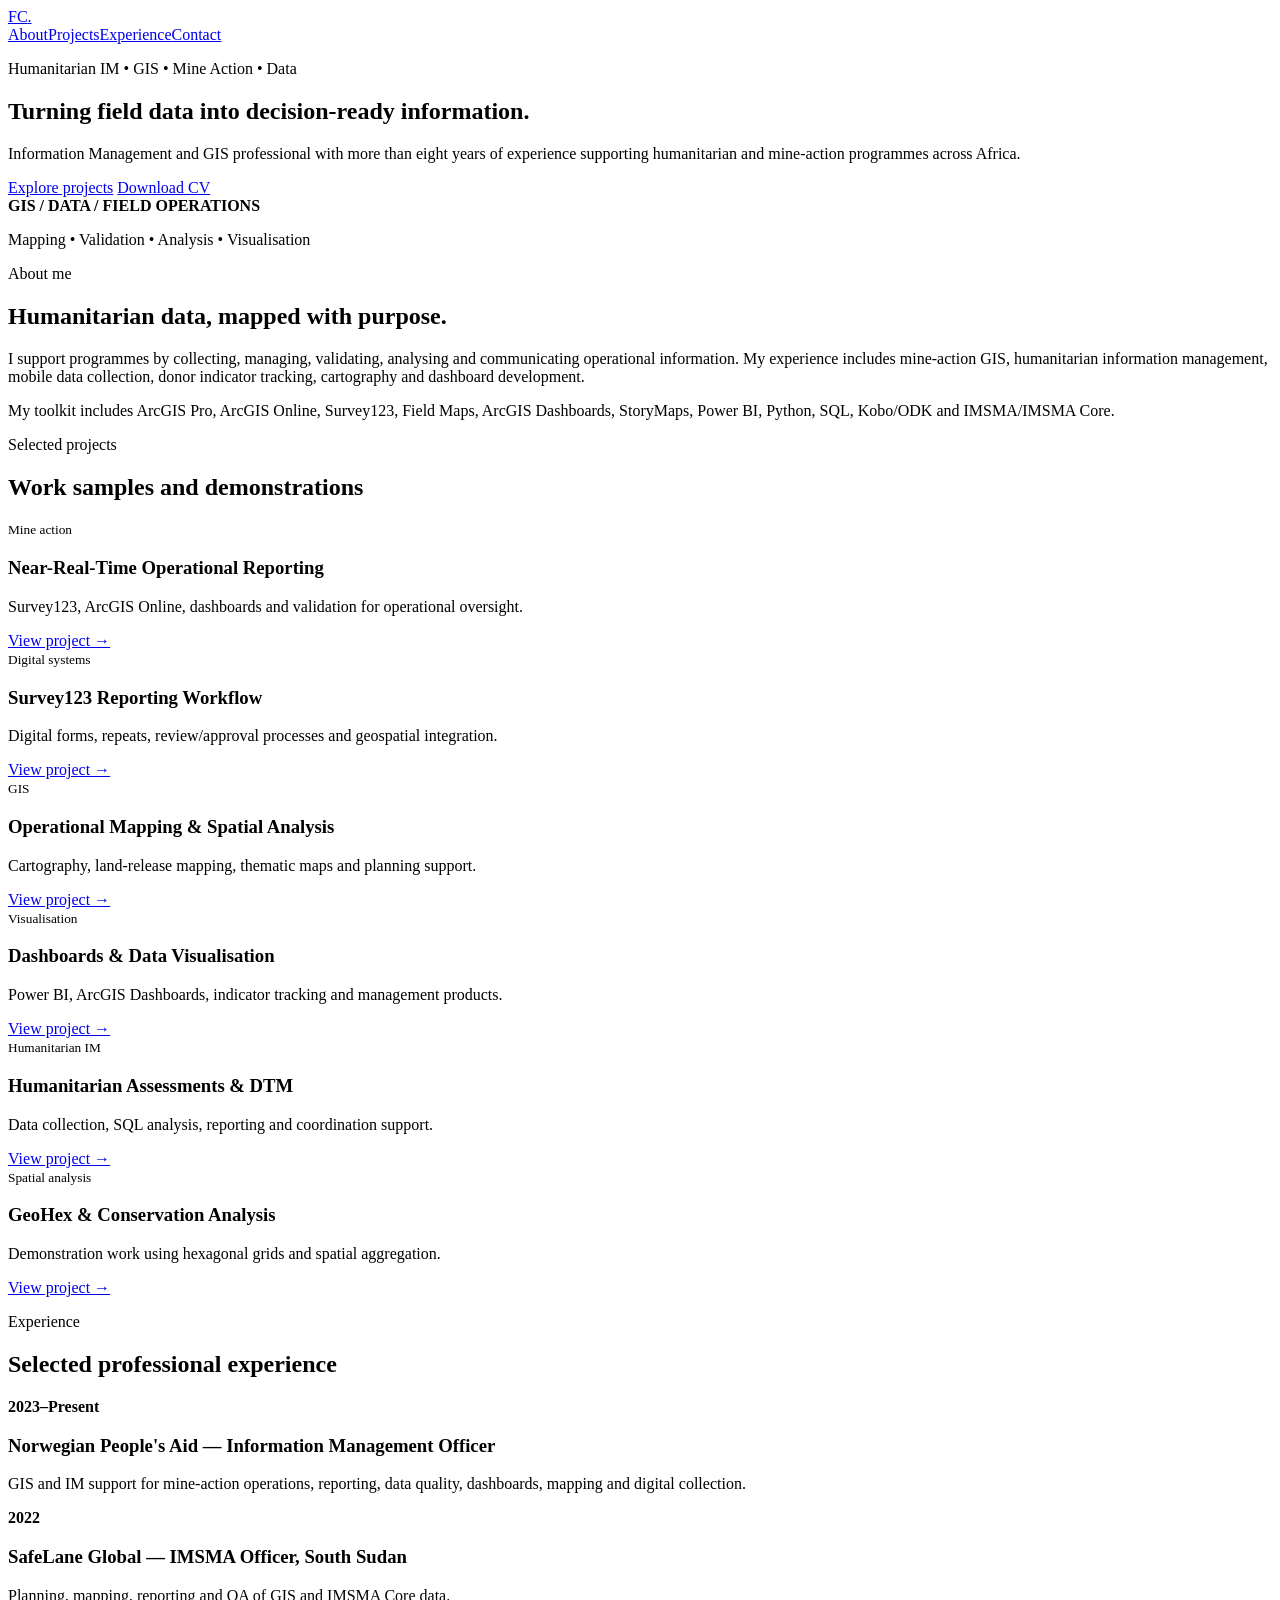
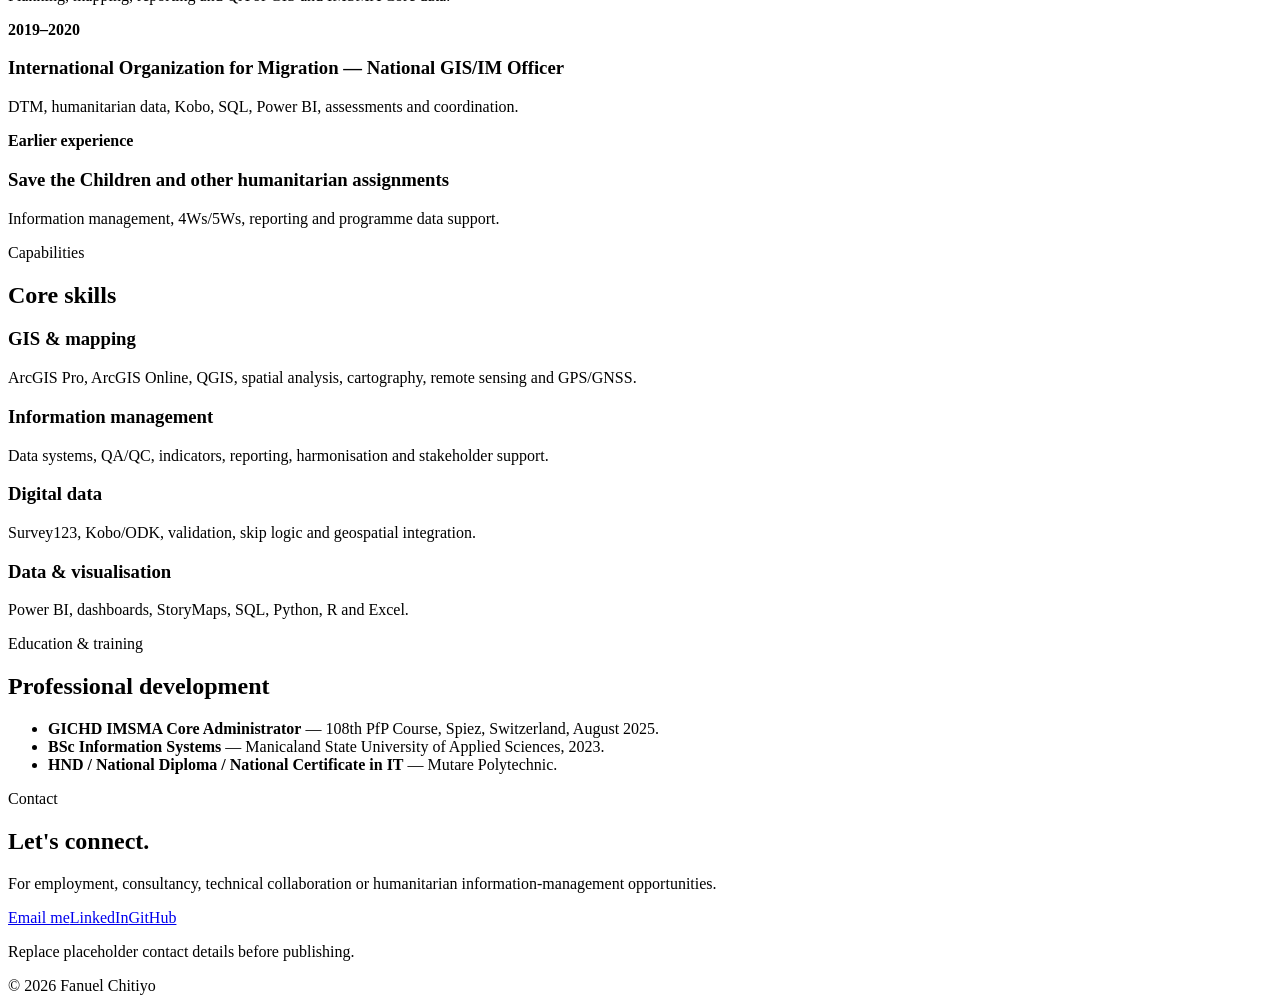
==== index.html @ c005982f "Add files via upload" ====
<!doctype html>
<html lang="en">
<head>
<meta charset="utf-8"><meta name="viewport" content="width=device-width, initial-scale=1">
<meta name="description" content="Fanuel Chitiyo — Humanitarian Information Management and GIS Professional">
<title>Fanuel Chitiyo | Humanitarian IM & GIS</title>
<link rel="stylesheet" href="assets/css/style.css">
</head>
<body>
<header><nav class="container nav"><a class="brand" href="index.html">FC<span>.</span></a>
<div><a href="#about">About</a><a href="#projects">Projects</a><a href="#experience">Experience</a><a href="#contact">Contact</a></div></nav></header>
<main>
<section class="hero"><div class="container hero-grid"><div>
<p class="eyebrow">Humanitarian IM • GIS • Mine Action • Data</p>
<h1>Turning field data into <span>decision-ready information.</span></h1>
<p class="lead">Information Management and GIS professional with more than eight years of experience supporting humanitarian and mine-action programmes across Africa.</p>
<a class="btn primary" href="#projects">Explore projects</a>
<a class="btn secondary" href="documents/Fanuel_Chitiyo_CV.pdf">Download CV</a>
</div><div class="visual"><strong>GIS / DATA / FIELD OPERATIONS</strong><p>Mapping • Validation • Analysis • Visualisation</p></div></div></section>
<section id="about" class="section container"><p class="eyebrow">About me</p><h2>Humanitarian data, mapped with purpose.</h2>
<div class="columns"><p>I support programmes by collecting, managing, validating, analysing and communicating operational information. My experience includes mine-action GIS, humanitarian information management, mobile data collection, donor indicator tracking, cartography and dashboard development.</p>
<p>My toolkit includes ArcGIS Pro, ArcGIS Online, Survey123, Field Maps, ArcGIS Dashboards, StoryMaps, Power BI, Python, SQL, Kobo/ODK and IMSMA/IMSMA Core.</p></div></section>
<section id="projects" class="section alt"><div class="container"><p class="eyebrow">Selected projects</p><h2>Work samples and demonstrations</h2><div class="cards">
<article class="card"><small>Mine action</small><h3>Near-Real-Time Operational Reporting</h3><p>Survey123, ArcGIS Online, dashboards and validation for operational oversight.</p><a href="projects/mine-action-reporting.html">View project →</a></article><article class="card"><small>Digital systems</small><h3>Survey123 Reporting Workflow</h3><p>Digital forms, repeats, review/approval processes and geospatial integration.</p><a href="projects/survey123-workflow.html">View project →</a></article><article class="card"><small>GIS</small><h3>Operational Mapping & Spatial Analysis</h3><p>Cartography, land-release mapping, thematic maps and planning support.</p><a href="projects/gis-mapping.html">View project →</a></article><article class="card"><small>Visualisation</small><h3>Dashboards & Data Visualisation</h3><p>Power BI, ArcGIS Dashboards, indicator tracking and management products.</p><a href="projects/dashboards.html">View project →</a></article><article class="card"><small>Humanitarian IM</small><h3>Humanitarian Assessments & DTM</h3><p>Data collection, SQL analysis, reporting and coordination support.</p><a href="projects/humanitarian-im.html">View project →</a></article><article class="card"><small>Spatial analysis</small><h3>GeoHex & Conservation Analysis</h3><p>Demonstration work using hexagonal grids and spatial aggregation.</p><a href="projects/geohex.html">View project →</a></article></div></div></section>
<section id="experience" class="section container"><p class="eyebrow">Experience</p><h2>Selected professional experience</h2><div class="timeline">
<div><b>2023–Present</b><h3>Norwegian People's Aid — Information Management Officer</h3><p>GIS and IM support for mine-action operations, reporting, data quality, dashboards, mapping and digital collection.</p></div>
<div><b>2022</b><h3>SafeLane Global — IMSMA Officer, South Sudan</h3><p>Planning, mapping, reporting and QA of GIS and IMSMA Core data.</p></div>
<div><b>2019–2020</b><h3>International Organization for Migration — National GIS/IM Officer</h3><p>DTM, humanitarian data, Kobo, SQL, Power BI, assessments and coordination.</p></div>
<div><b>Earlier experience</b><h3>Save the Children and other humanitarian assignments</h3><p>Information management, 4Ws/5Ws, reporting and programme data support.</p></div>
</div></section>
<section class="section alt"><div class="container"><p class="eyebrow">Capabilities</p><h2>Core skills</h2><div class="skill-grid">
<div><h3>GIS & mapping</h3><p>ArcGIS Pro, ArcGIS Online, QGIS, spatial analysis, cartography, remote sensing and GPS/GNSS.</p></div>
<div><h3>Information management</h3><p>Data systems, QA/QC, indicators, reporting, harmonisation and stakeholder support.</p></div>
<div><h3>Digital data</h3><p>Survey123, Kobo/ODK, validation, skip logic and geospatial integration.</p></div>
<div><h3>Data & visualisation</h3><p>Power BI, dashboards, StoryMaps, SQL, Python, R and Excel.</p></div>
</div></div></section>
<section class="section container"><p class="eyebrow">Education & training</p><h2>Professional development</h2><ul><li><b>GICHD IMSMA Core Administrator</b> — 108th PfP Course, Spiez, Switzerland, August 2025.</li><li><b>BSc Information Systems</b> — Manicaland State University of Applied Sciences, 2023.</li><li><b>HND / National Diploma / National Certificate in IT</b> — Mutare Polytechnic.</li></ul></section>
<section id="contact" class="section contact"><div class="container"><p class="eyebrow">Contact</p><h2>Let's connect.</h2><p>For employment, consultancy, technical collaboration or humanitarian information-management opportunities.</p><a class="btn primary" href="mailto:YOUR.EMAIL@example.com">Email me</a><a class="btn secondary" href="https://www.linkedin.com/" target="_blank">LinkedIn</a><a class="btn secondary" href="https://github.com/" target="_blank">GitHub</a><p class="note">Replace placeholder contact details before publishing.</p></div></section>
</main><footer><div class="container">© 2026 Fanuel Chitiyo</div></footer>
</body></html>
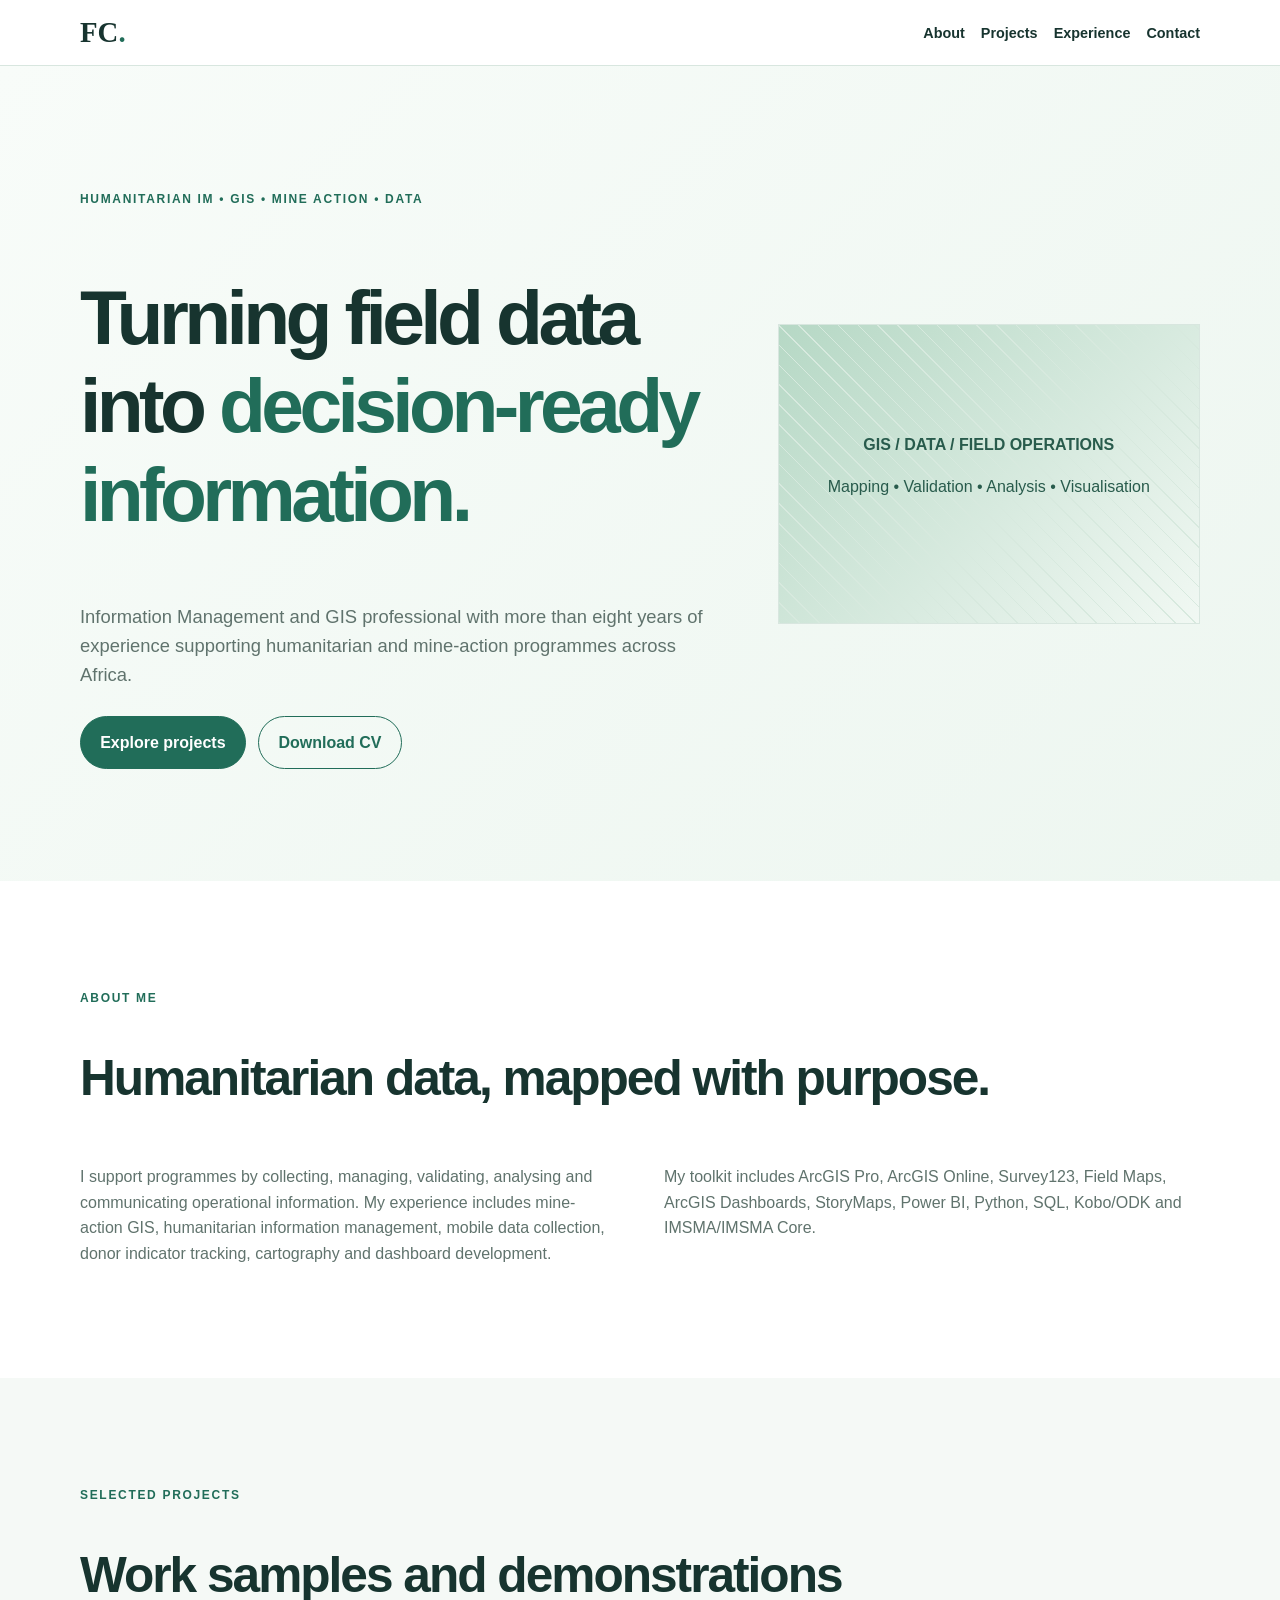
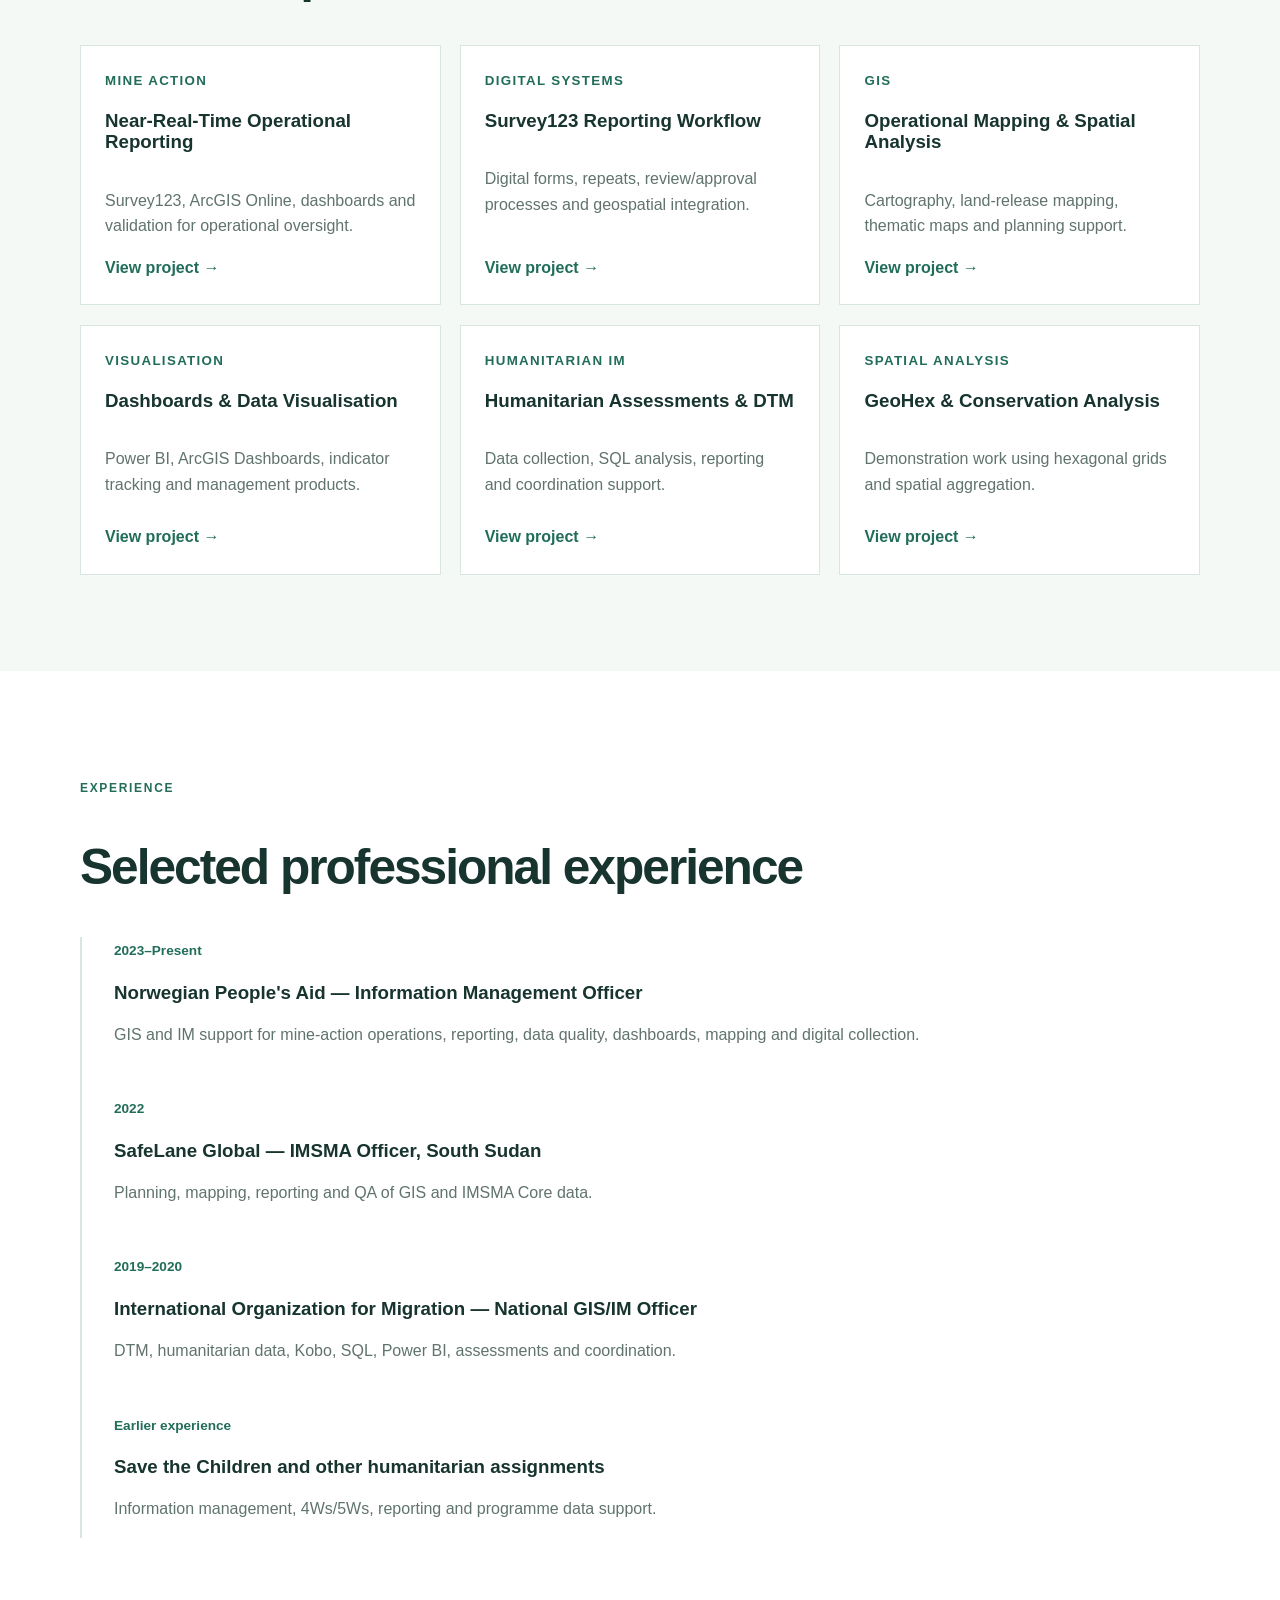
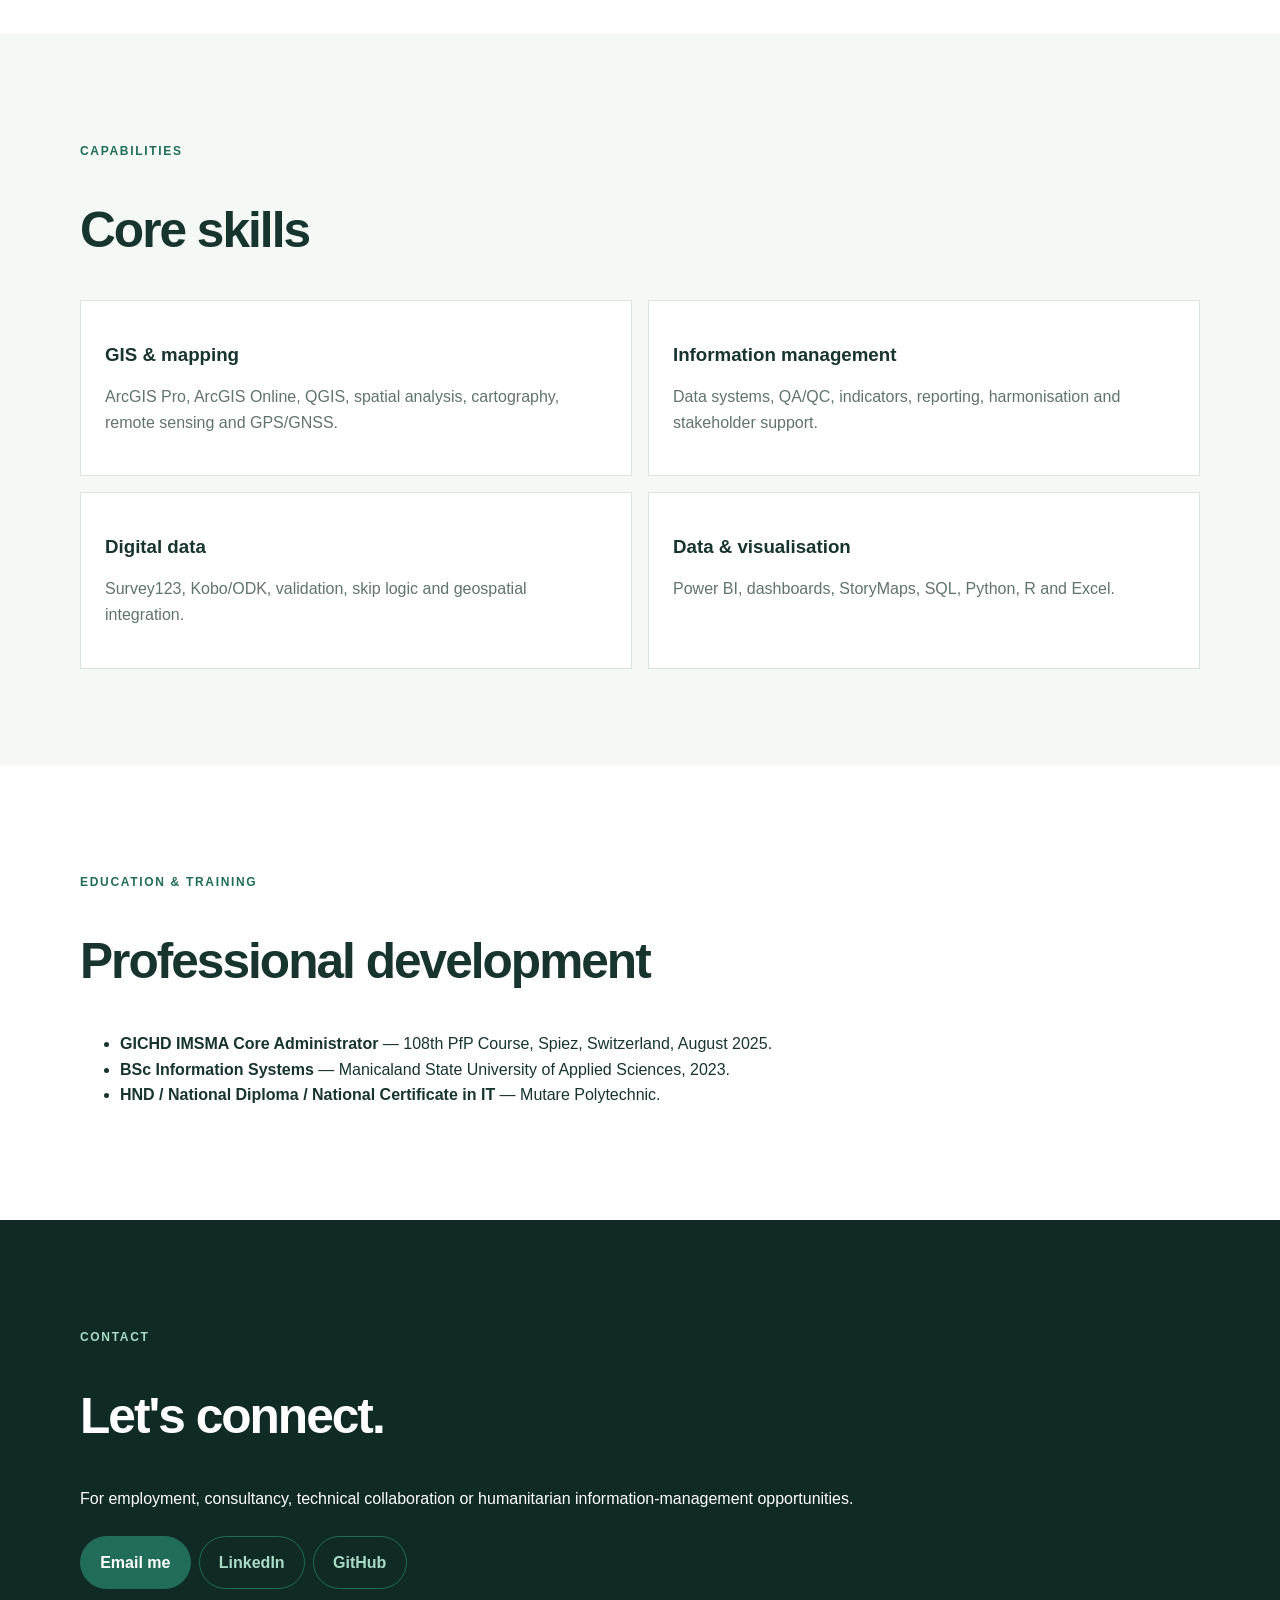
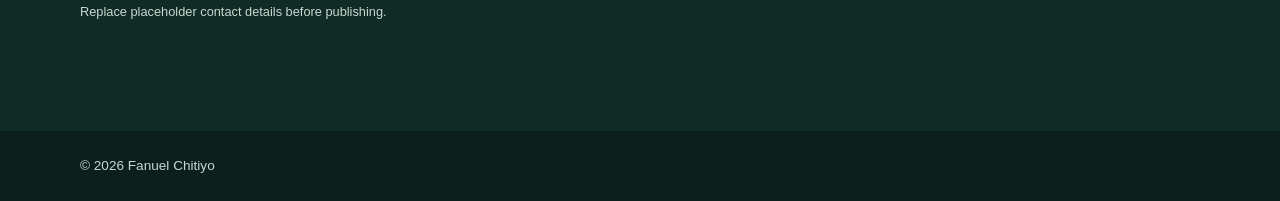
==== commit 24370dcf: "Update LinkedIn link in contact section Updated LinkedIn profile link in contact section." ====
--- a/index.html
+++ b/index.html
@@ -35,6 +35,6 @@
 <div><h3>Data & visualisation</h3><p>Power BI, dashboards, StoryMaps, SQL, Python, R and Excel.</p></div>
 </div></div></section>
 <section class="section container"><p class="eyebrow">Education & training</p><h2>Professional development</h2><ul><li><b>GICHD IMSMA Core Administrator</b> — 108th PfP Course, Spiez, Switzerland, August 2025.</li><li><b>BSc Information Systems</b> — Manicaland State University of Applied Sciences, 2023.</li><li><b>HND / National Diploma / National Certificate in IT</b> — Mutare Polytechnic.</li></ul></section>
-<section id="contact" class="section contact"><div class="container"><p class="eyebrow">Contact</p><h2>Let's connect.</h2><p>For employment, consultancy, technical collaboration or humanitarian information-management opportunities.</p><a class="btn primary" href="mailto:YOUR.EMAIL@example.com">Email me</a><a class="btn secondary" href="https://www.linkedin.com/" target="_blank">LinkedIn</a><a class="btn secondary" href="https://github.com/" target="_blank">GitHub</a><p class="note">Replace placeholder contact details before publishing.</p></div></section>
+<section id="contact" class="section contact"><div class="container"><p class="eyebrow">Contact</p><h2>Let's connect.</h2><p>For employment, consultancy, technical collaboration or humanitarian information-management opportunities.</p><a class="btn primary" href="mailto:YOUR.EMAIL@example.com">Email me</a><a class="btn secondary" href="https://www.linkedin.com/in/fanuel/chitiyo-77592758/" target="_blank">LinkedIn</a><a class="btn secondary" href="https://github.com/" target="_blank">GitHub</a><p class="note">Replace placeholder contact details before publishing.</p></div></section>
 </main><footer><div class="container">© 2026 Fanuel Chitiyo</div></footer>
-</body></html>+</body></html>
--- a/assets/css/style.css
+++ b/assets/css/style.css
@@ -0,0 +1,2 @@
+@import url('https://fonts.googleapis.com/css2?family=DM+Sans:wght@400;600;700&family=Space+Grotesk:wght@500;600;700&display=swap');
+:root{--ink:#17342f;--green:#216d59;--pale:#edf6f0;--muted:#60736d;--line:#d8e6df;--dark:#102a25}*{box-sizing:border-box}html{scroll-behavior:smooth}body{margin:0;color:var(--ink);font:16px/1.6 "DM Sans",sans-serif}h1,h2,h3{font-family:"Space Grotesk",sans-serif;line-height:1.15}h1{font-size:clamp(2.7rem,6vw,5rem);letter-spacing:-.06em}h2{font-size:clamp(2rem,4vw,3.1rem);letter-spacing:-.04em}.container{width:min(1120px,92%);margin:auto}.nav{display:flex;justify-content:space-between;align-items:center;padding:1rem 0}.nav a{margin-left:1rem;color:var(--ink);text-decoration:none;font-weight:600;font-size:.9rem}.brand{font:700 1.8rem "Space Grotesk"!important;margin:0!important}.brand span,h1 span{color:var(--green)}header{position:sticky;top:0;background:#ffffffed;backdrop-filter:blur(10px);border-bottom:1px solid var(--line);z-index:5}.hero{padding:7rem 0;background:linear-gradient(135deg,#f8fcf9,var(--pale))}.hero-grid{display:grid;grid-template-columns:1.2fr .8fr;gap:4rem;align-items:center}.eyebrow{color:var(--green);font-size:.75rem;font-weight:700;letter-spacing:.14em;text-transform:uppercase}.lead{font-size:1.15rem;color:var(--muted);max-width:650px}.btn{display:inline-block;padding:.8rem 1.2rem;border-radius:999px;border:1px solid var(--green);text-decoration:none;font-weight:700;margin:.5rem .5rem 0 0}.primary{background:var(--green);color:#fff}.secondary{color:var(--green)}.visual{min-height:300px;display:grid;place-content:center;text-align:center;padding:2rem;border:1px solid var(--line);background:repeating-linear-gradient(45deg,#d7e9de 0,#d7e9de 1px,transparent 1px,transparent 14px),linear-gradient(135deg,#b6d8c5,#f1f8f3);color:#285b4c}.section{padding:6rem 0}.alt{background:#f5f9f6}.columns{display:grid;grid-template-columns:1fr 1fr;gap:3rem;color:var(--muted)}.cards{display:grid;grid-template-columns:repeat(3,1fr);gap:1.2rem}.card{background:#fff;border:1px solid var(--line);padding:1.5rem;display:flex;flex-direction:column;min-height:250px}.card small{color:var(--green);font-weight:700;text-transform:uppercase;letter-spacing:.1em}.card p{color:var(--muted)}.card a{margin-top:auto;color:var(--green);font-weight:700;text-decoration:none}.timeline{border-left:2px solid var(--line);padding-left:2rem;display:grid;gap:2rem}.timeline b{color:var(--green);font-size:.85rem}.timeline p{color:var(--muted)}.skill-grid{display:grid;grid-template-columns:repeat(2,1fr);gap:1rem}.skill-grid div{border:1px solid var(--line);padding:1.5rem;background:#fff}.skill-grid p{color:var(--muted)}.contact{background:var(--dark);color:#fff}.contact .eyebrow{color:#a9dbc6}.contact .secondary{color:#a9dbc6}.note{font-size:.8rem;color:#c6d8d0}footer{background:#0b201d;color:#c6d8d0;padding:1.5rem 0;font-size:.85rem}@media(max-width:850px){.hero-grid,.columns{grid-template-columns:1fr}.cards{grid-template-columns:repeat(2,1fr)}}@media(max-width:560px){.nav{align-items:flex-start;flex-direction:column}.nav a{margin:0 .8rem 0 0}.cards,.skill-grid{grid-template-columns:1fr}.hero,.section{padding:4rem 0}}
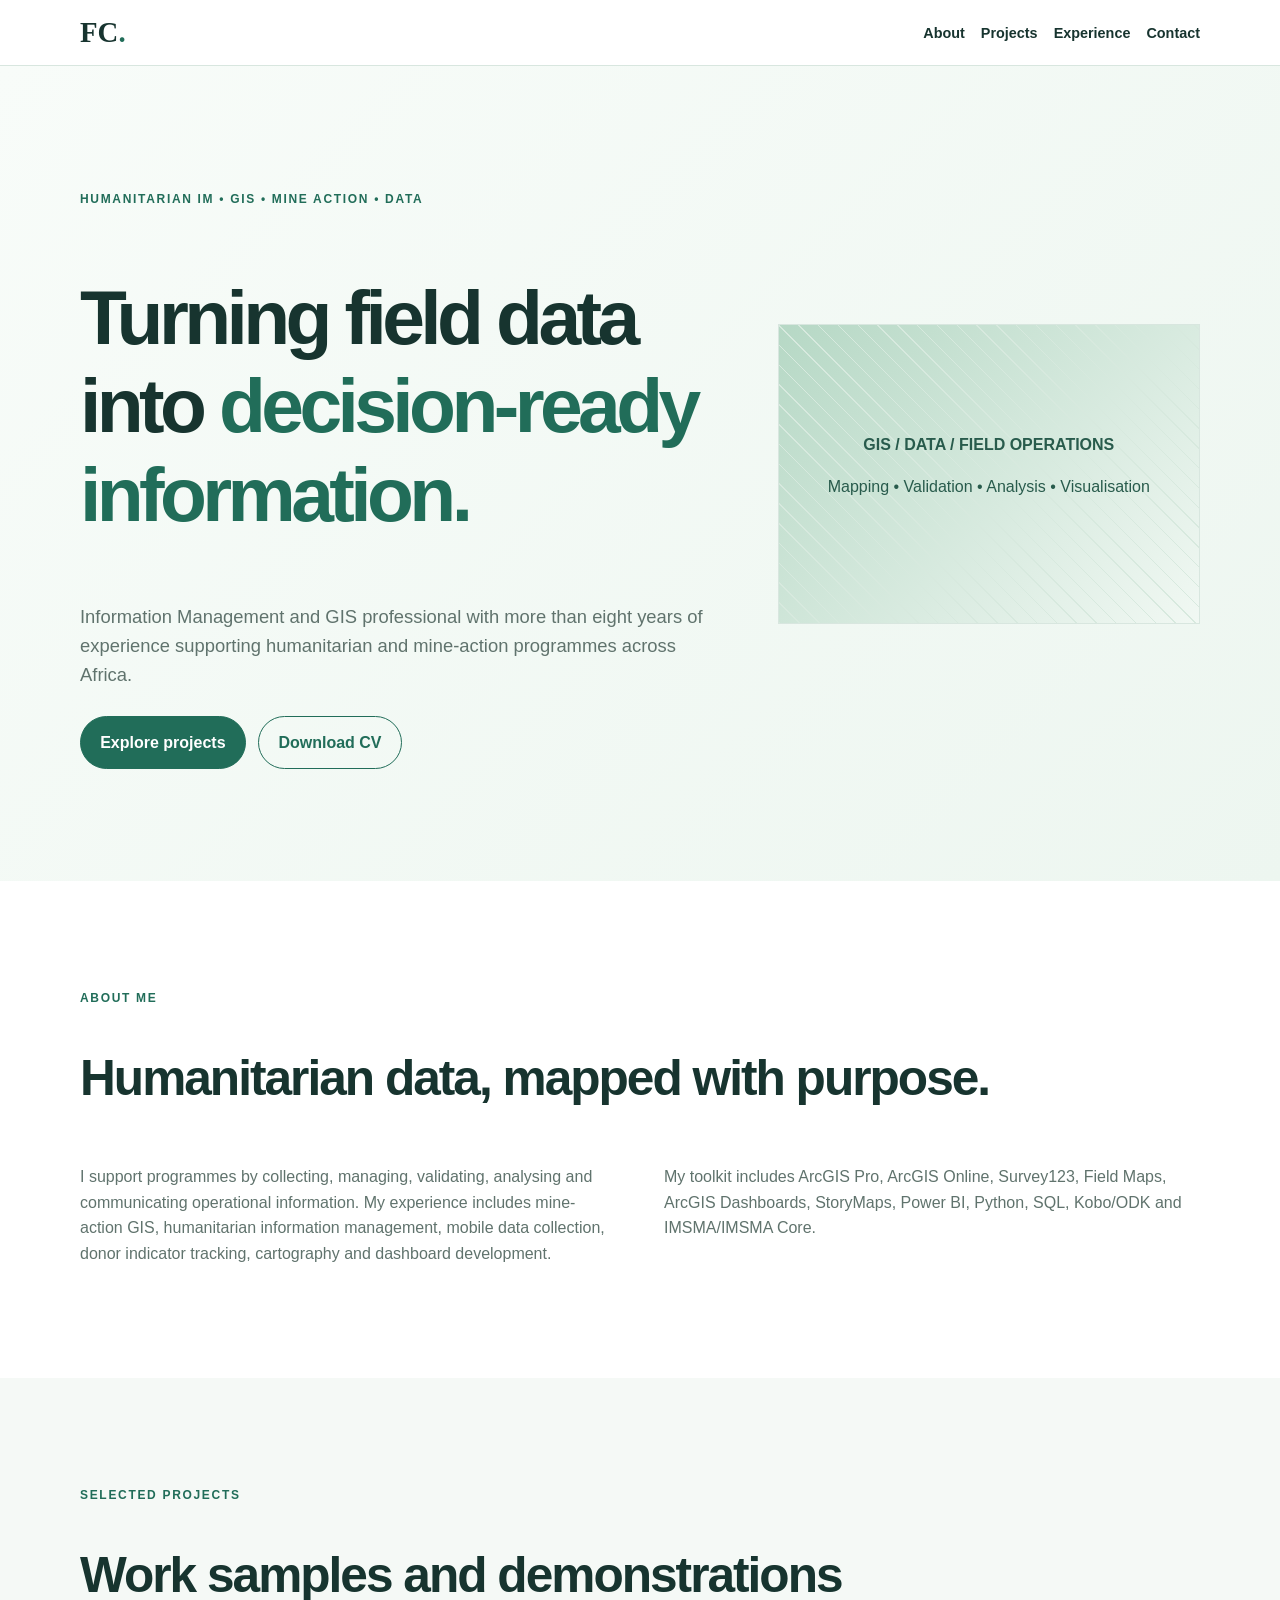
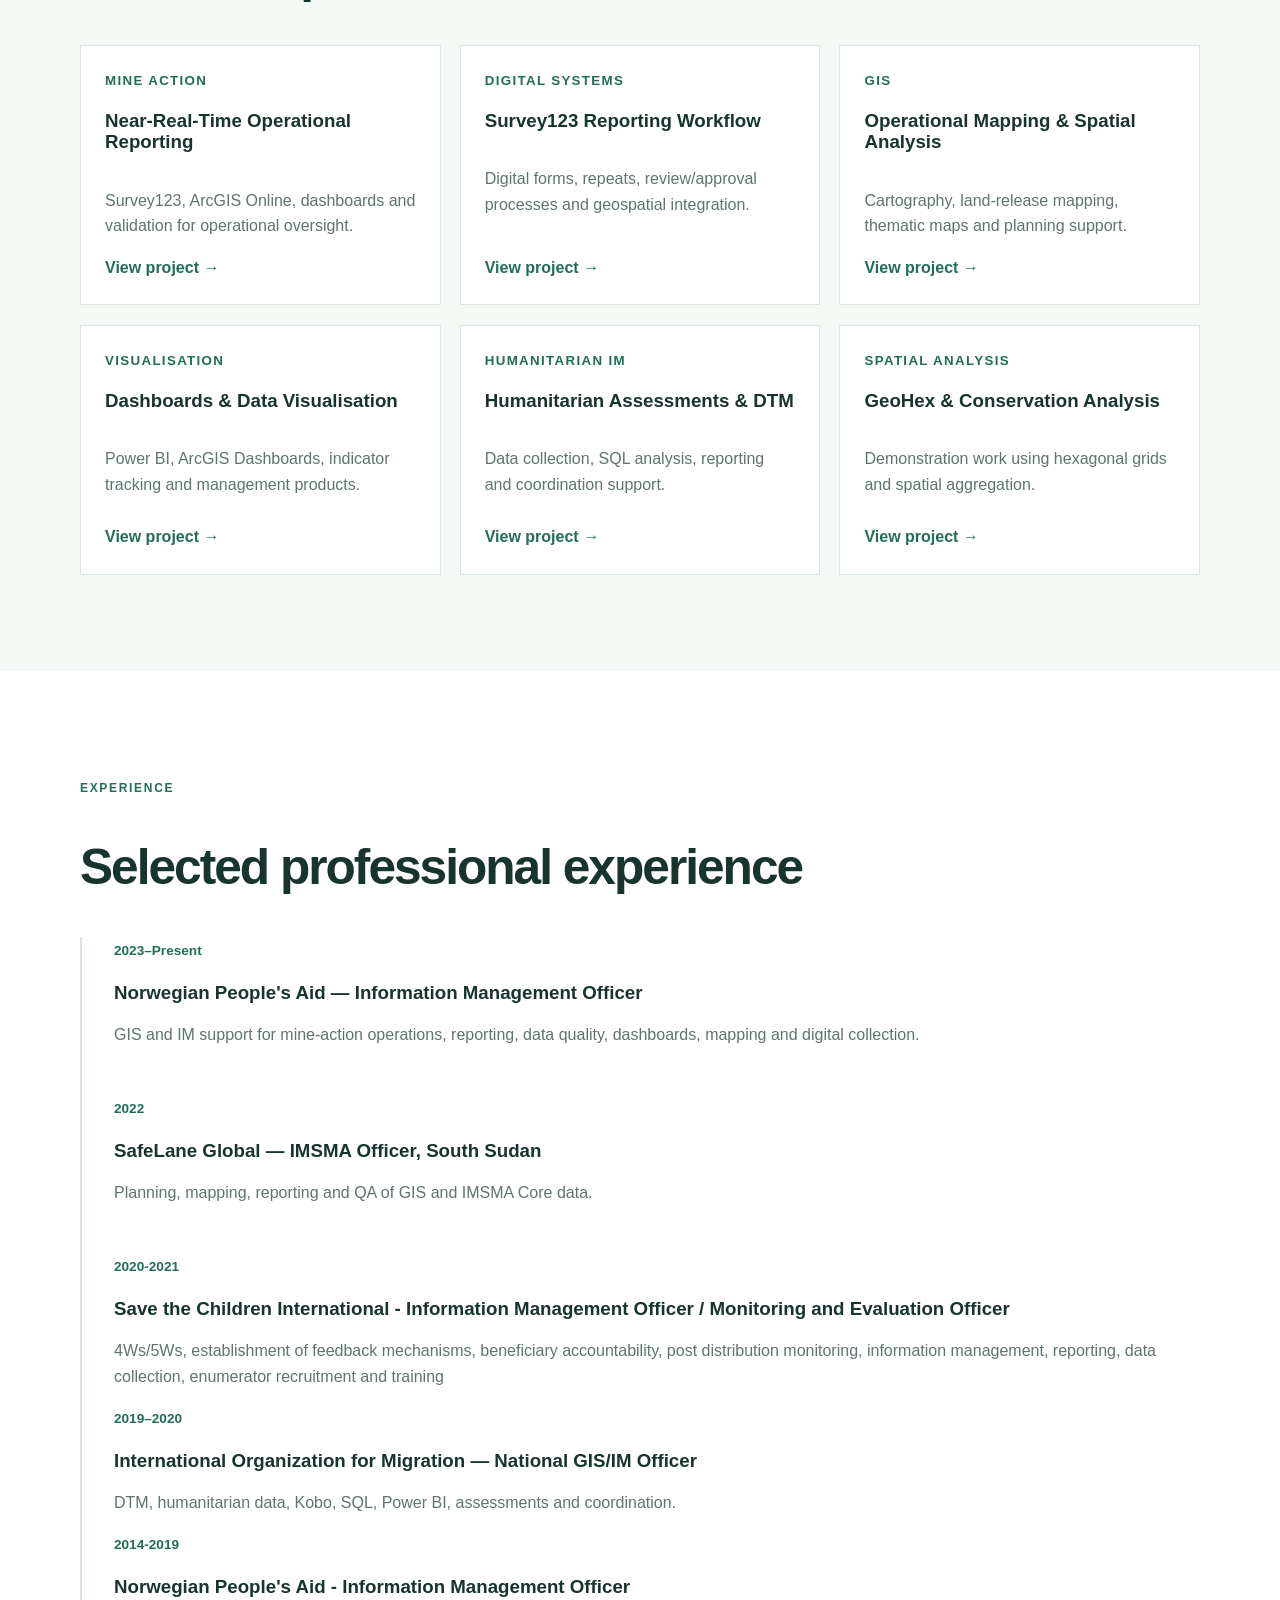
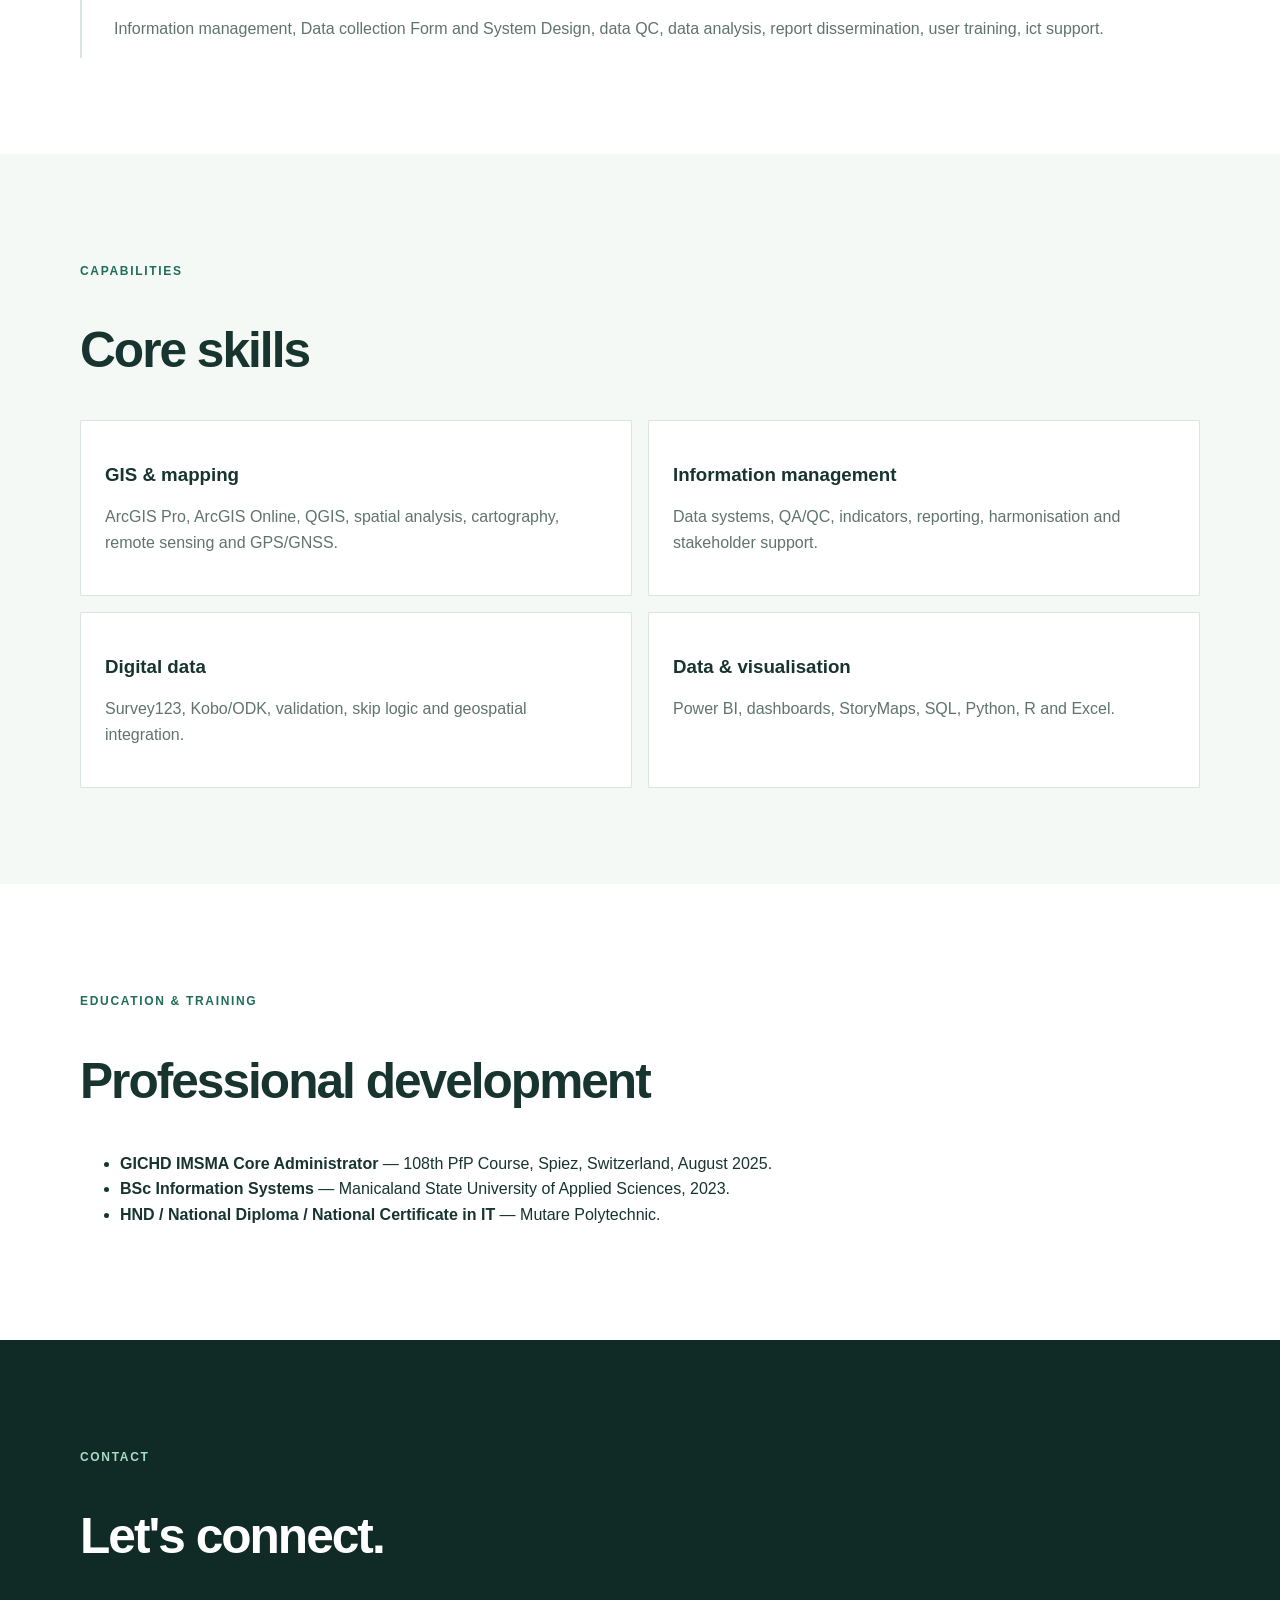
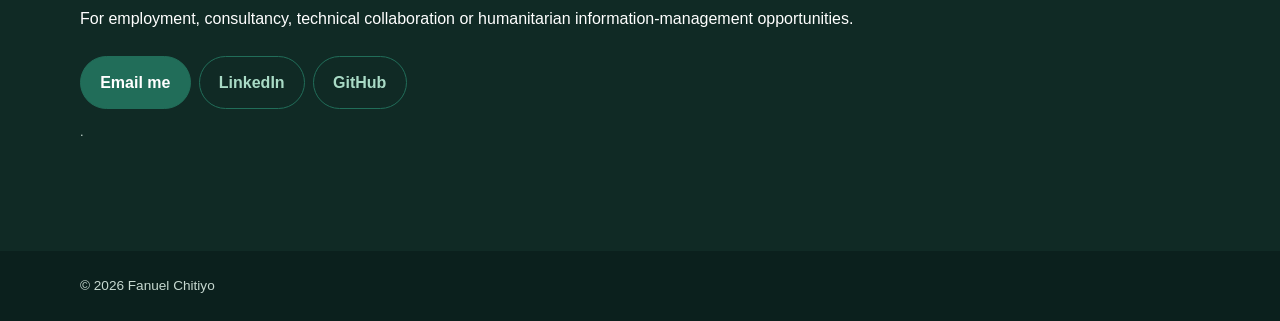
==== commit 23586246: "Revise contact information and add experience section Updated contact section with new details and a" ====
--- a/index.html
+++ b/index.html
@@ -25,8 +25,9 @@
 <section id="experience" class="section container"><p class="eyebrow">Experience</p><h2>Selected professional experience</h2><div class="timeline">
 <div><b>2023–Present</b><h3>Norwegian People's Aid — Information Management Officer</h3><p>GIS and IM support for mine-action operations, reporting, data quality, dashboards, mapping and digital collection.</p></div>
 <div><b>2022</b><h3>SafeLane Global — IMSMA Officer, South Sudan</h3><p>Planning, mapping, reporting and QA of GIS and IMSMA Core data.</p></div>
+<div><b>2020-2021</b><h3>Save the Children International - Information Management Officer / Monitoring and Evaluation Officer</h3><p>4Ws/5Ws, establishment of feedback mechanisms, beneficiary accountability, post distribution monitoring, information management, reporting, data collection, enumerator recruitment and training</p>
 <div><b>2019–2020</b><h3>International Organization for Migration — National GIS/IM Officer</h3><p>DTM, humanitarian data, Kobo, SQL, Power BI, assessments and coordination.</p></div>
-<div><b>Earlier experience</b><h3>Save the Children and other humanitarian assignments</h3><p>Information management, 4Ws/5Ws, reporting and programme data support.</p></div>
+<div><b>2014-2019</b><h3>Norwegian People's Aid - Information Management Officer</h3><p>Information management, Data collection Form and System Design, data QC, data analysis, report dissermination, user training, ict support.</p></div>
 </div></section>
 <section class="section alt"><div class="container"><p class="eyebrow">Capabilities</p><h2>Core skills</h2><div class="skill-grid">
 <div><h3>GIS & mapping</h3><p>ArcGIS Pro, ArcGIS Online, QGIS, spatial analysis, cartography, remote sensing and GPS/GNSS.</p></div>
@@ -35,6 +36,6 @@
 <div><h3>Data & visualisation</h3><p>Power BI, dashboards, StoryMaps, SQL, Python, R and Excel.</p></div>
 </div></div></section>
 <section class="section container"><p class="eyebrow">Education & training</p><h2>Professional development</h2><ul><li><b>GICHD IMSMA Core Administrator</b> — 108th PfP Course, Spiez, Switzerland, August 2025.</li><li><b>BSc Information Systems</b> — Manicaland State University of Applied Sciences, 2023.</li><li><b>HND / National Diploma / National Certificate in IT</b> — Mutare Polytechnic.</li></ul></section>
-<section id="contact" class="section contact"><div class="container"><p class="eyebrow">Contact</p><h2>Let's connect.</h2><p>For employment, consultancy, technical collaboration or humanitarian information-management opportunities.</p><a class="btn primary" href="mailto:YOUR.EMAIL@example.com">Email me</a><a class="btn secondary" href="https://www.linkedin.com/in/fanuel/chitiyo-77592758/" target="_blank">LinkedIn</a><a class="btn secondary" href="https://github.com/" target="_blank">GitHub</a><p class="note">Replace placeholder contact details before publishing.</p></div></section>
+<section id="contact" class="section contact"><div class="container"><p class="eyebrow">Contact</p><h2>Let's connect.</h2><p>For employment, consultancy, technical collaboration or humanitarian information-management opportunities.</p><a class="btn primary" href="mailto:fanisimba@yahoo.ca">Email me</a><a class="btn secondary" href="https://www.linkedin.com/in/fanuel-chitiyo-77592758/" target="_blank">LinkedIn</a><a class="btn secondary" href="https://fanuelc.github.io/chitiyo-fanuel.github.io/" target="_blank">GitHub</a><p class="note">.</p></div></section>
 </main><footer><div class="container">© 2026 Fanuel Chitiyo</div></footer>
 </body></html>
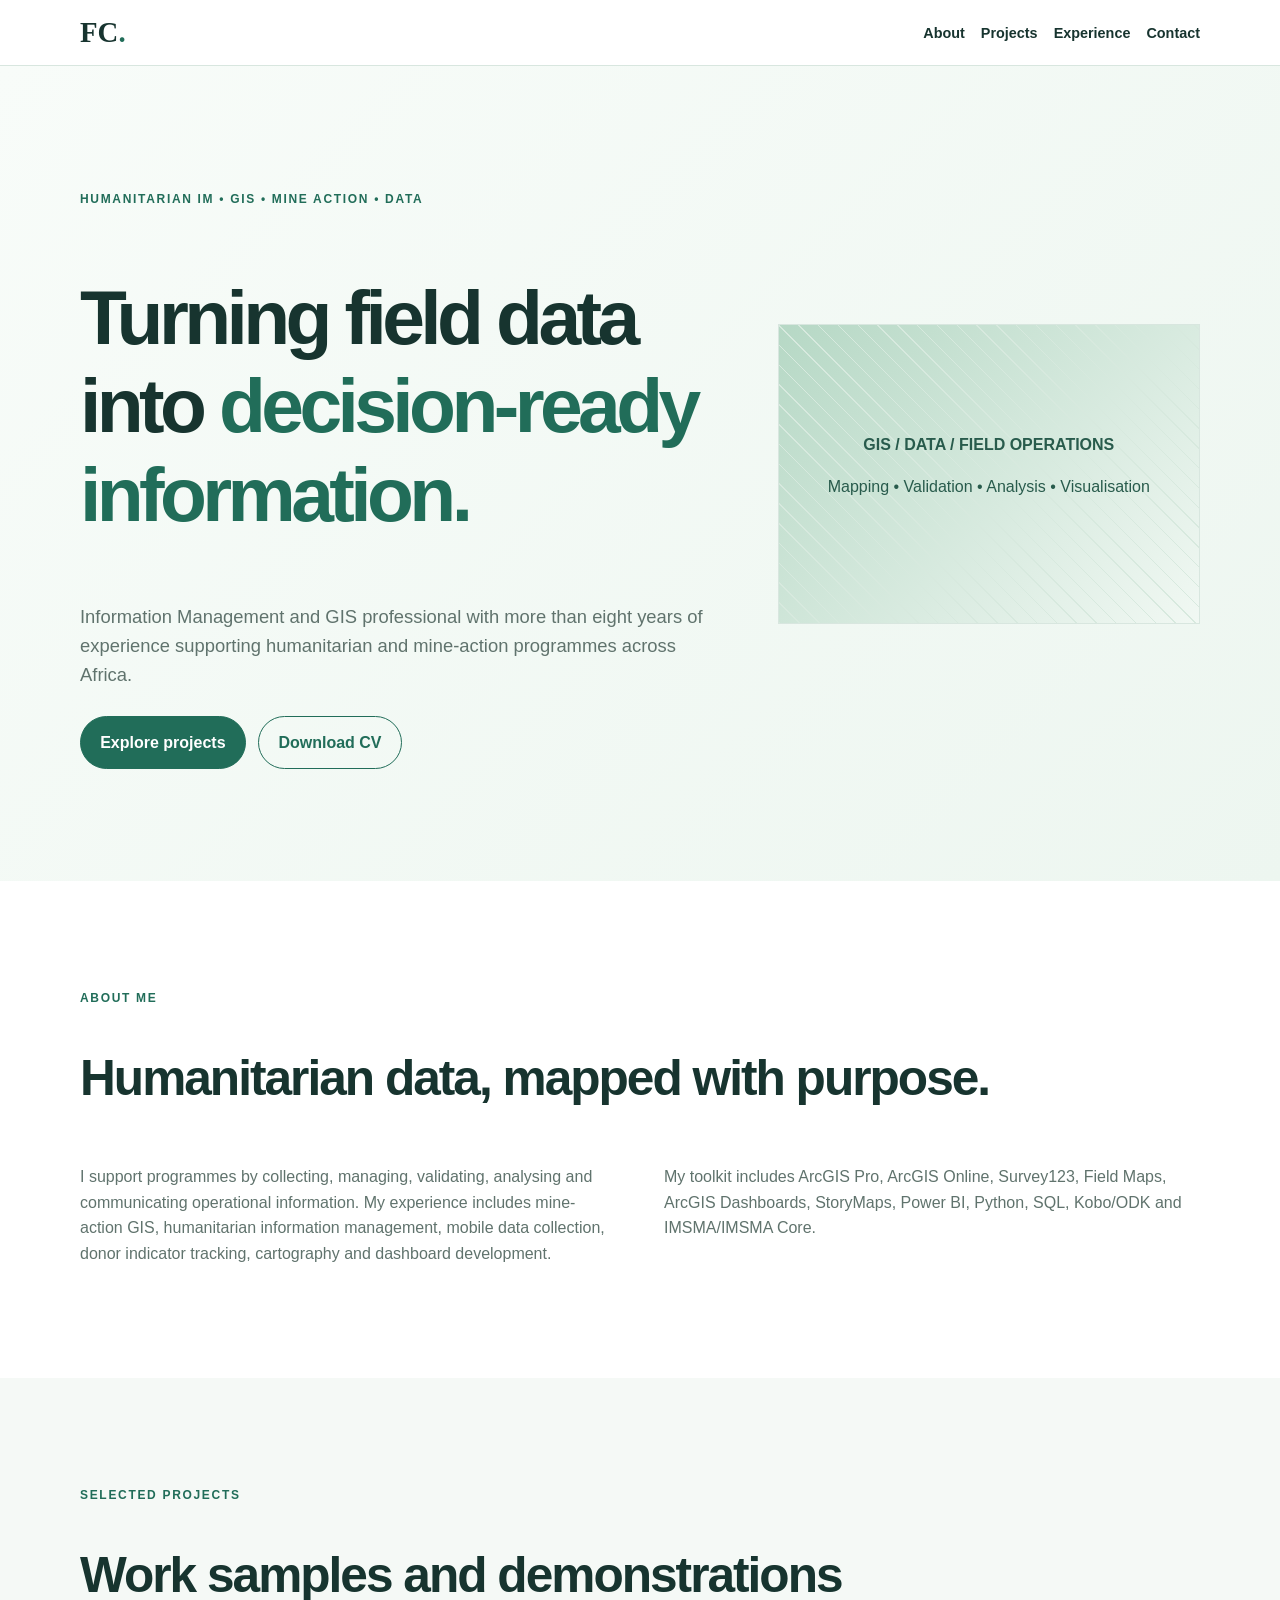
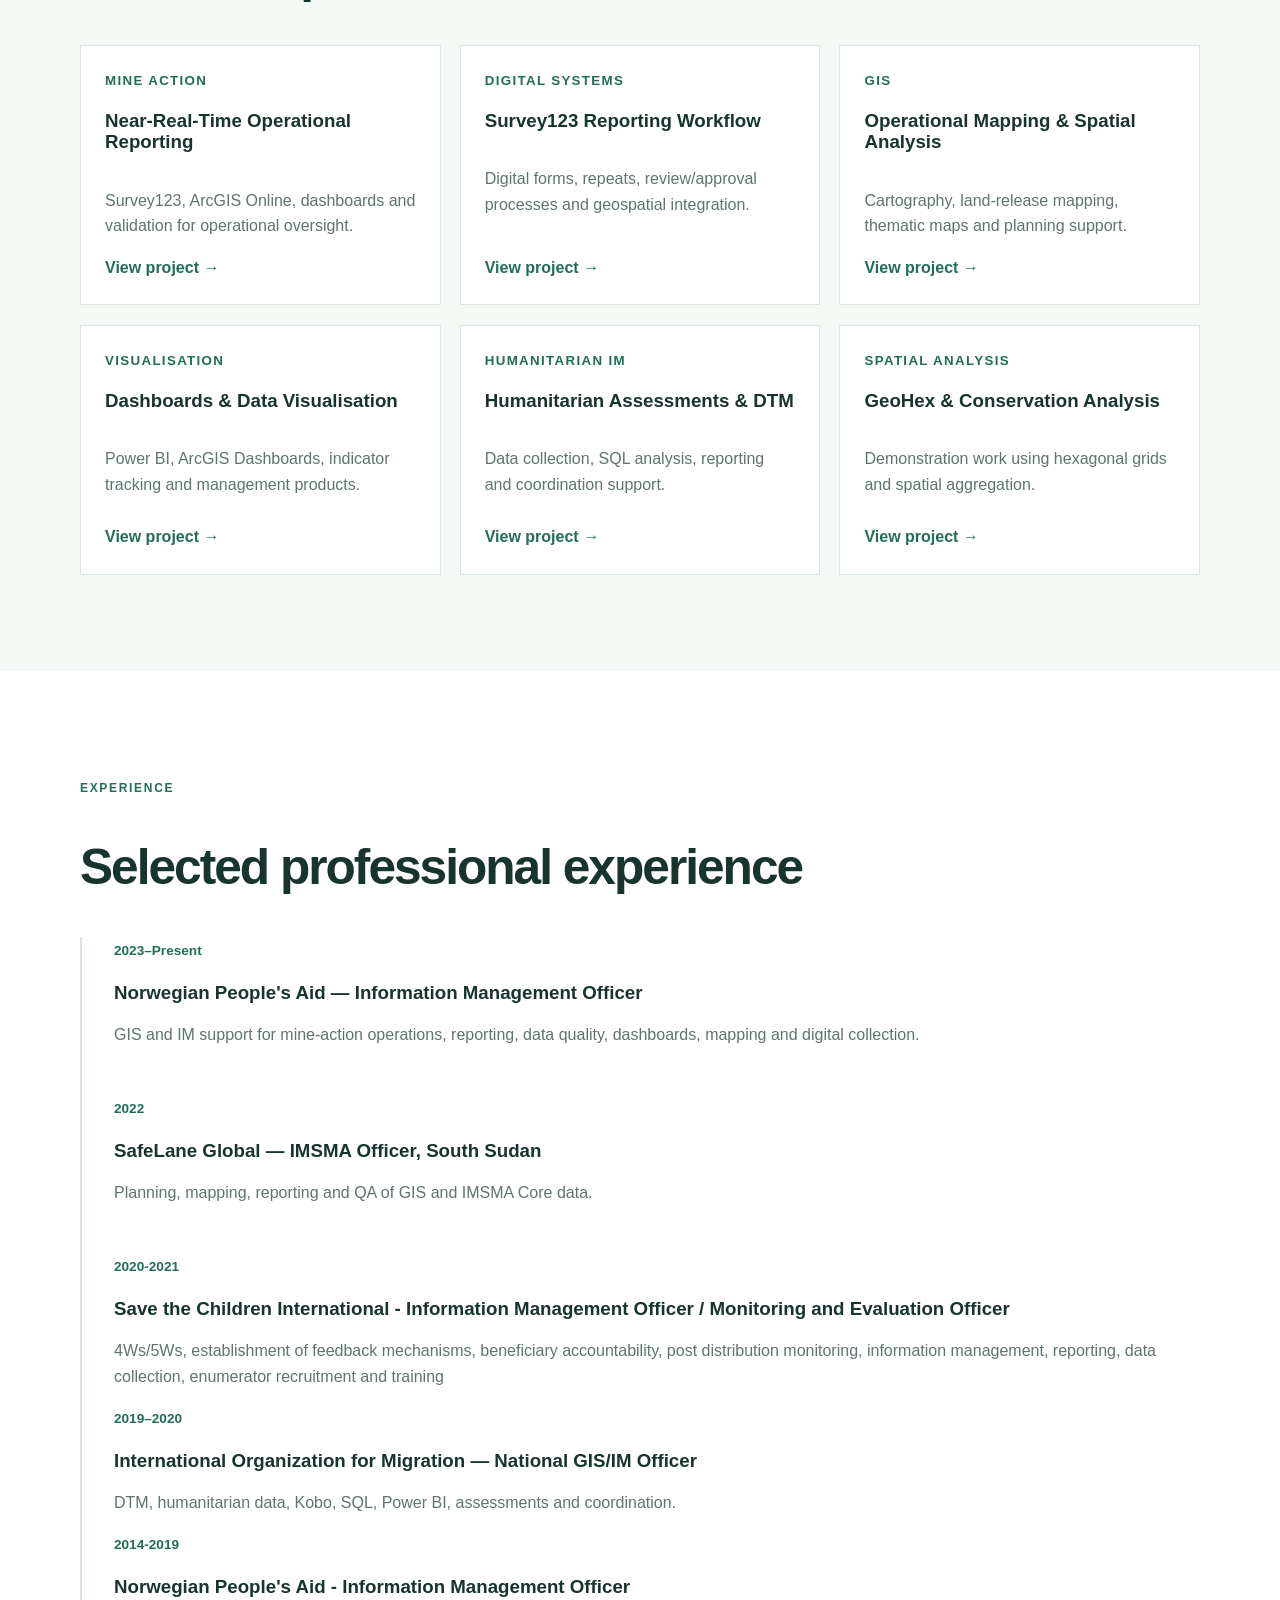
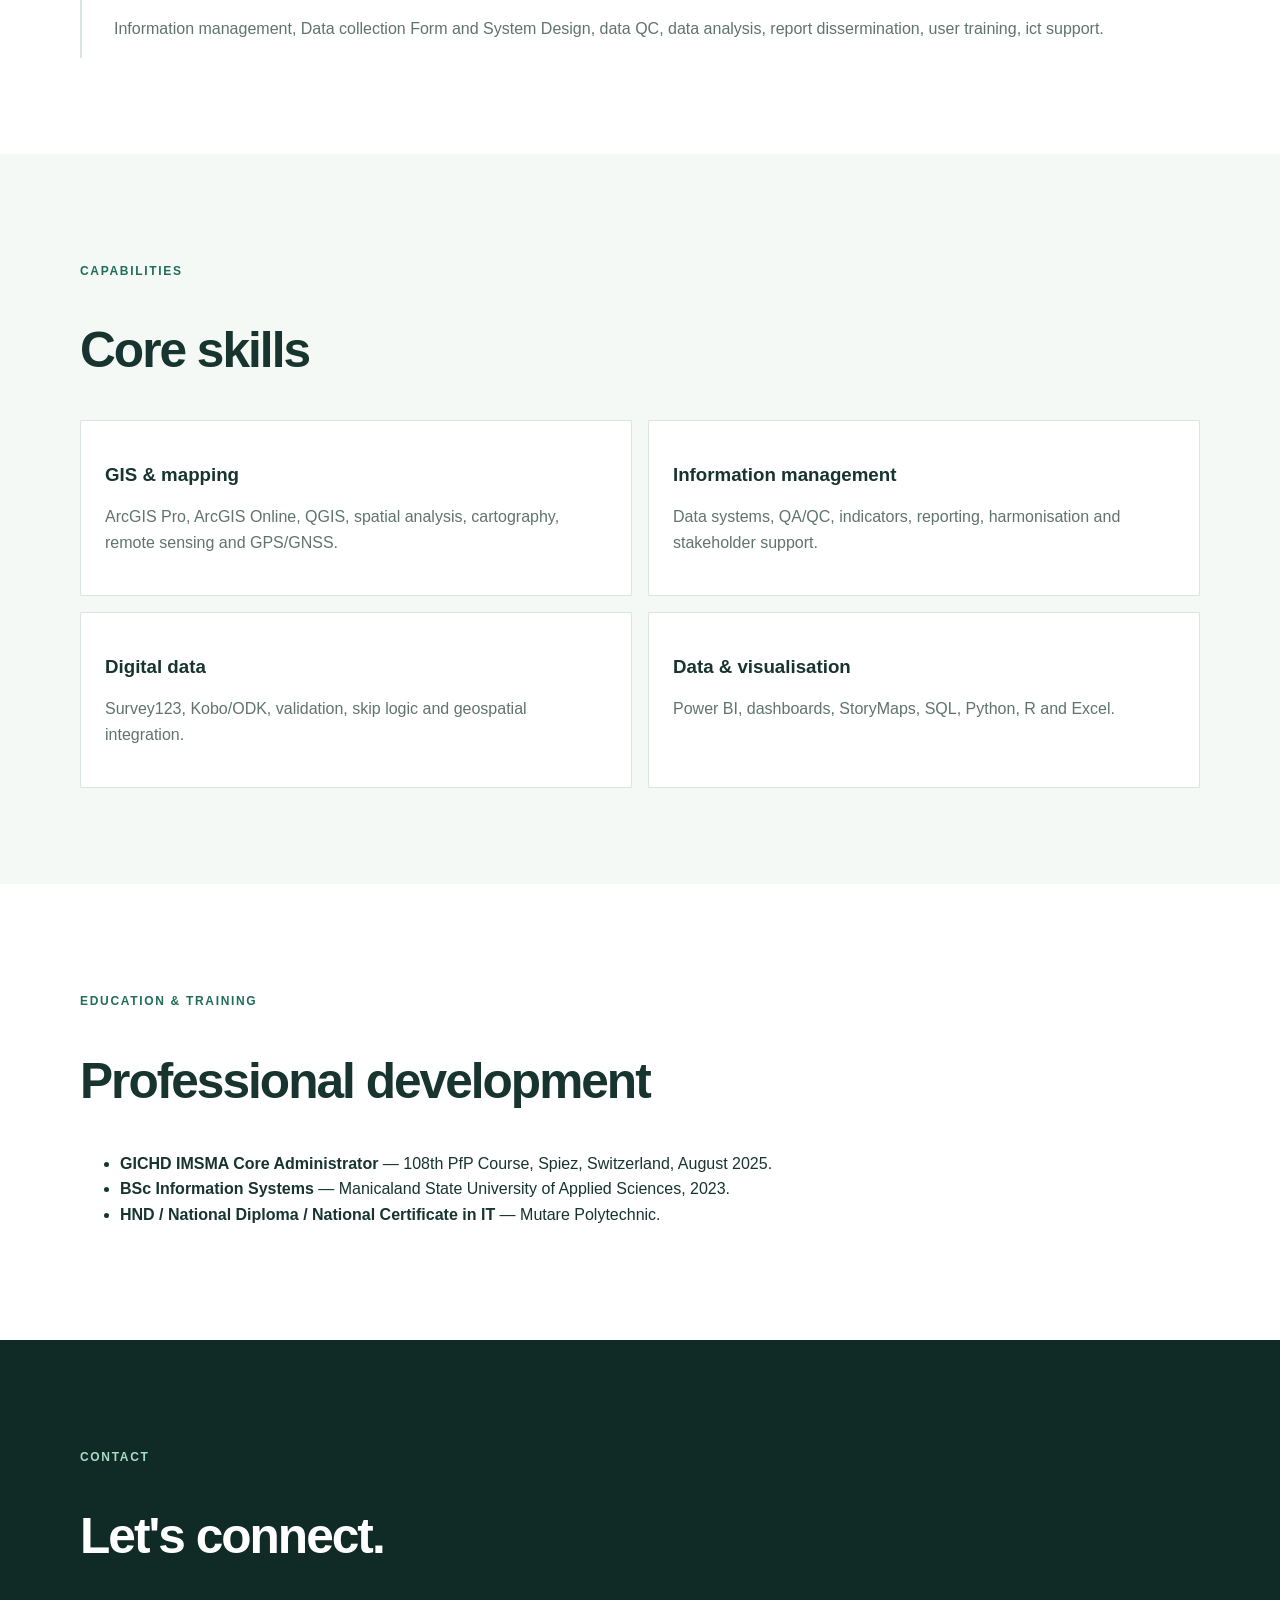
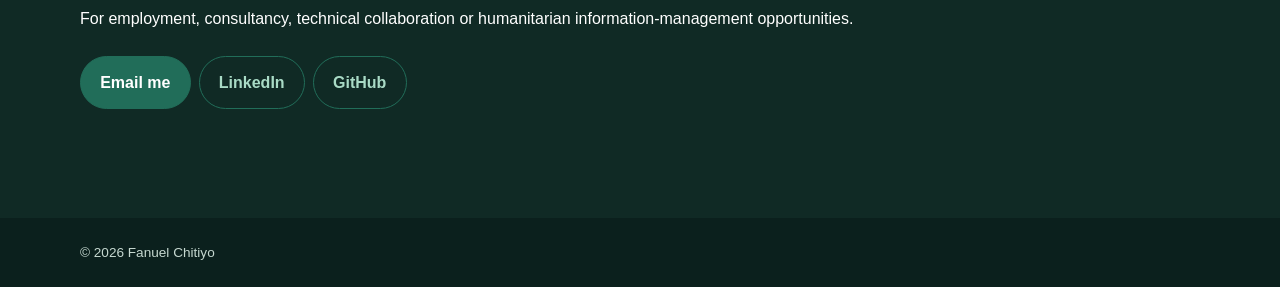
==== commit 259ce4a4: "Duplicate contact section in index.html" ====
--- a/index.html
+++ b/index.html
@@ -36,6 +36,6 @@
 <div><h3>Data & visualisation</h3><p>Power BI, dashboards, StoryMaps, SQL, Python, R and Excel.</p></div>
 </div></div></section>
 <section class="section container"><p class="eyebrow">Education & training</p><h2>Professional development</h2><ul><li><b>GICHD IMSMA Core Administrator</b> — 108th PfP Course, Spiez, Switzerland, August 2025.</li><li><b>BSc Information Systems</b> — Manicaland State University of Applied Sciences, 2023.</li><li><b>HND / National Diploma / National Certificate in IT</b> — Mutare Polytechnic.</li></ul></section>
-<section id="contact" class="section contact"><div class="container"><p class="eyebrow">Contact</p><h2>Let's connect.</h2><p>For employment, consultancy, technical collaboration or humanitarian information-management opportunities.</p><a class="btn primary" href="mailto:fanisimba@yahoo.ca">Email me</a><a class="btn secondary" href="https://www.linkedin.com/in/fanuel-chitiyo-77592758/" target="_blank">LinkedIn</a><a class="btn secondary" href="https://fanuelc.github.io/chitiyo-fanuel.github.io/" target="_blank">GitHub</a><p class="note">.</p></div></section>
+<section id="contact" class="section contact"><div class="container"><p class="eyebrow">Contact</p><h2>Let's connect.</h2><p>For employment, consultancy, technical collaboration or humanitarian information-management opportunities.</p><a class="btn primary" href="mailto:fanisimba@yahoo.ca">Email me</a><a class="btn secondary" href="https://www.linkedin.com/in/fanuel-chitiyo-77592758/" target="_blank">LinkedIn</a><a class="btn secondary" href="https://fanuelc.github.io/chitiyo-fanuel.github.io/" target="_blank">GitHub</a><p class="note"></p></div></section>
 </main><footer><div class="container">© 2026 Fanuel Chitiyo</div></footer>
 </body></html>
